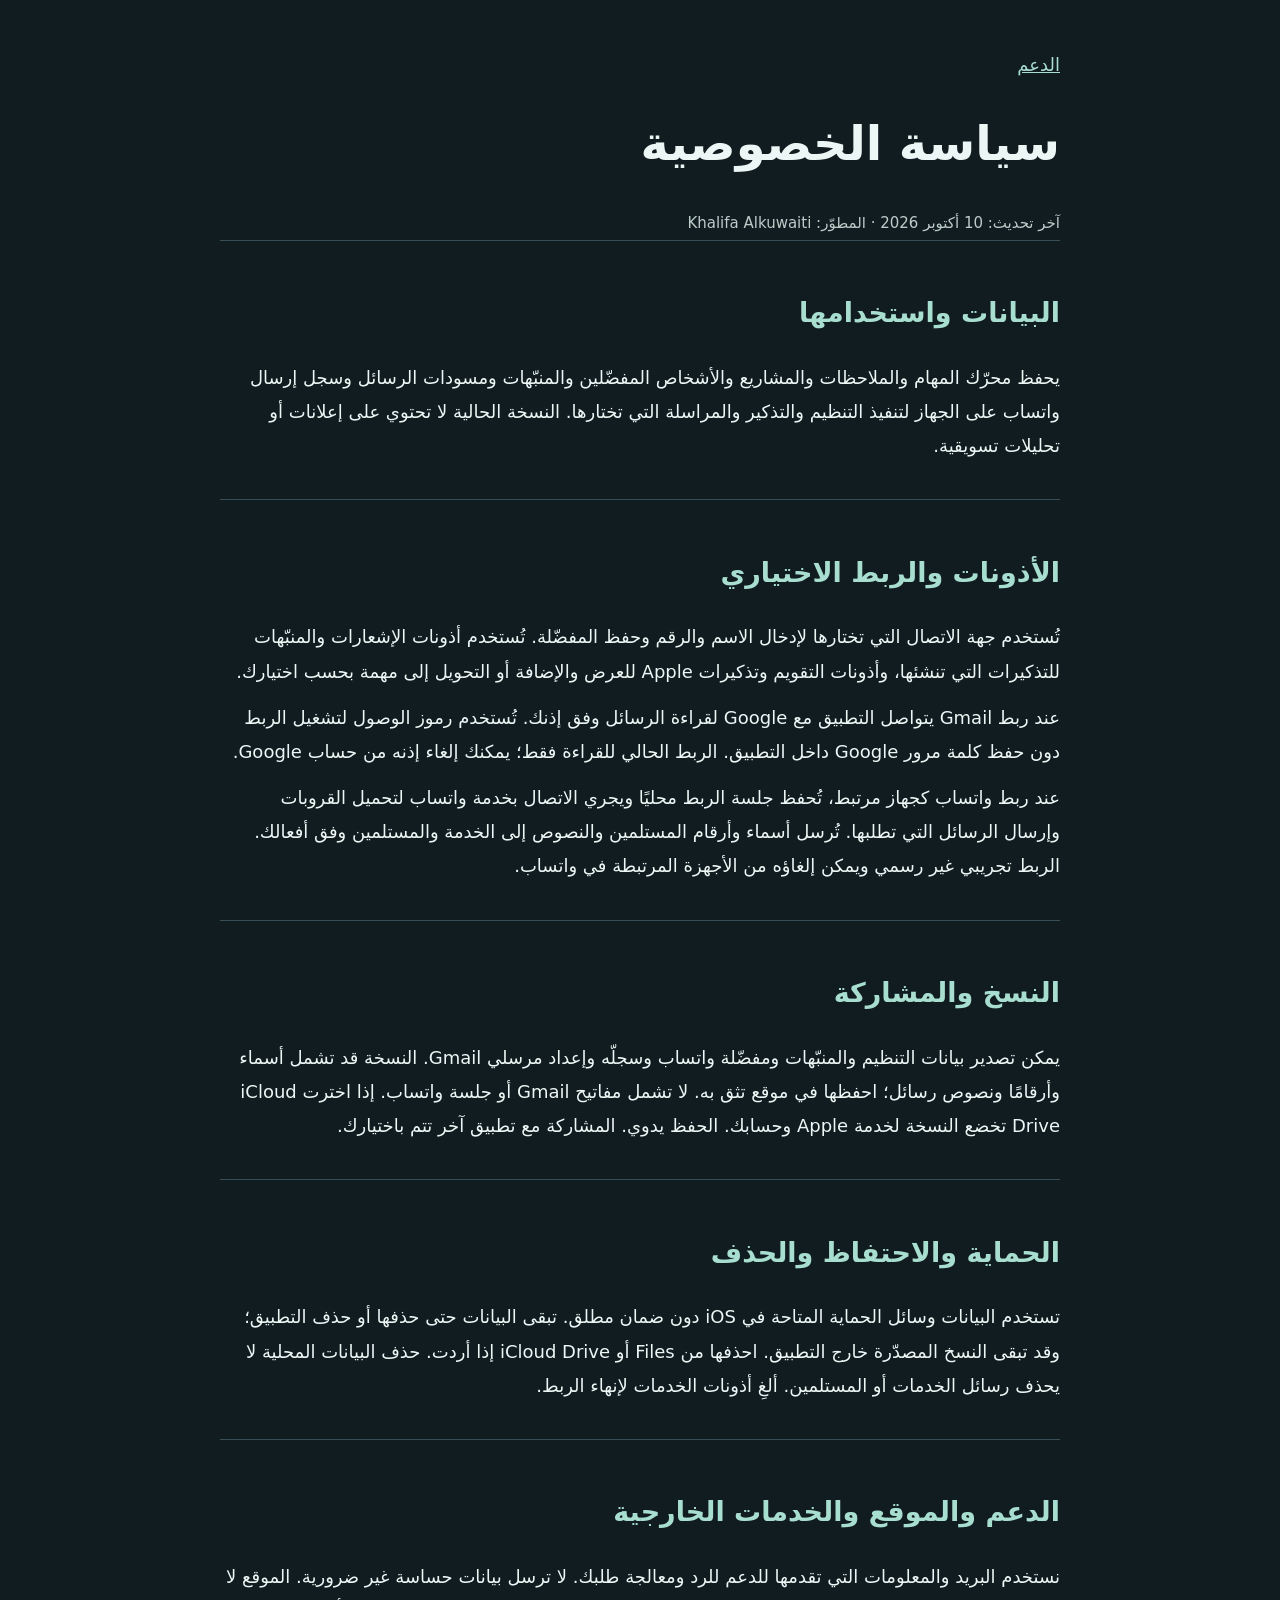
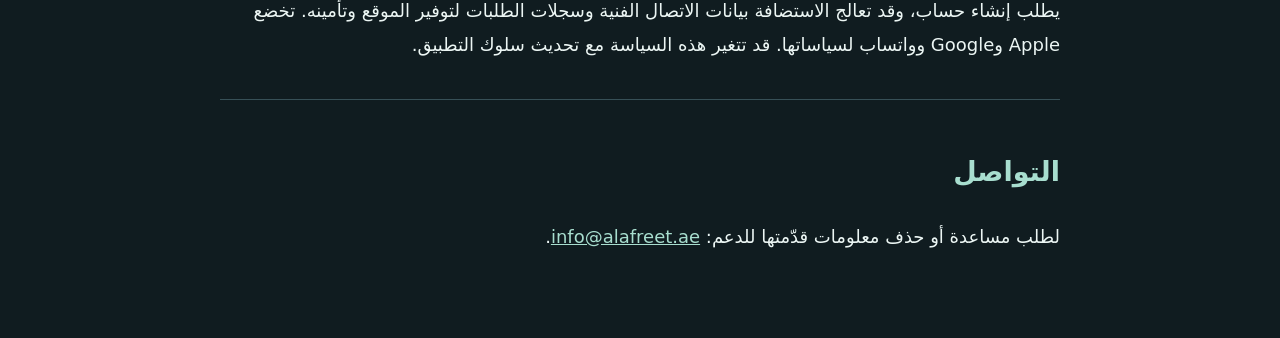
==== privacy.html @ 872cfbc1 "Publish Muharrik support and privacy pages" ====
<!doctype html><html lang="ar" dir="rtl"><meta charset="utf-8"><meta name="viewport" content="width=device-width,initial-scale=1"><title>خصوصية محرّك</title><link rel="stylesheet" href="style.css"><main><a href="index.html">الدعم</a><h1>سياسة الخصوصية</h1><small>آخر تحديث: 10 أكتوبر 2026 · المطوّر: Khalifa Alkuwaiti</small><section><h2>البيانات واستخدامها</h2><p>يحفظ محرّك المهام والملاحظات والمشاريع والأشخاص المفضّلين والمنبّهات ومسودات الرسائل وسجل إرسال واتساب على الجهاز لتنفيذ التنظيم والتذكير والمراسلة التي تختارها. النسخة الحالية لا تحتوي على إعلانات أو تحليلات تسويقية.</p></section><section><h2>الأذونات والربط الاختياري</h2><p>تُستخدم جهة الاتصال التي تختارها لإدخال الاسم والرقم وحفظ المفضّلة. تُستخدم أذونات الإشعارات والمنبّهات للتذكيرات التي تنشئها، وأذونات التقويم وتذكيرات Apple للعرض والإضافة أو التحويل إلى مهمة بحسب اختيارك.</p><p>عند ربط Gmail يتواصل التطبيق مع Google لقراءة الرسائل وفق إذنك. تُستخدم رموز الوصول لتشغيل الربط دون حفظ كلمة مرور Google داخل التطبيق. الربط الحالي للقراءة فقط؛ يمكنك إلغاء إذنه من حساب Google.</p><p>عند ربط واتساب كجهاز مرتبط، تُحفظ جلسة الربط محليًا ويجري الاتصال بخدمة واتساب لتحميل القروبات وإرسال الرسائل التي تطلبها. تُرسل أسماء وأرقام المستلمين والنصوص إلى الخدمة والمستلمين وفق أفعالك. الربط تجريبي غير رسمي ويمكن إلغاؤه من الأجهزة المرتبطة في واتساب.</p></section><section><h2>النسخ والمشاركة</h2><p>يمكن تصدير بيانات التنظيم والمنبّهات ومفضّلة واتساب وسجلّه وإعداد مرسلي Gmail. النسخة قد تشمل أسماء وأرقامًا ونصوص رسائل؛ احفظها في موقع تثق به. لا تشمل مفاتيح Gmail أو جلسة واتساب. إذا اخترت iCloud Drive تخضع النسخة لخدمة Apple وحسابك. الحفظ يدوي. المشاركة مع تطبيق آخر تتم باختيارك.</p></section><section><h2>الحماية والاحتفاظ والحذف</h2><p>تستخدم البيانات وسائل الحماية المتاحة في iOS دون ضمان مطلق. تبقى البيانات حتى حذفها أو حذف التطبيق؛ وقد تبقى النسخ المصدّرة خارج التطبيق. احذفها من Files أو iCloud Drive إذا أردت. حذف البيانات المحلية لا يحذف رسائل الخدمات أو المستلمين. ألغِ أذونات الخدمات لإنهاء الربط.</p></section><section><h2>الدعم والموقع والخدمات الخارجية</h2><p>نستخدم البريد والمعلومات التي تقدمها للدعم للرد ومعالجة طلبك. لا ترسل بيانات حساسة غير ضرورية. الموقع لا يطلب إنشاء حساب، وقد تعالج الاستضافة بيانات الاتصال الفنية وسجلات الطلبات لتوفير الموقع وتأمينه. تخضع Apple وGoogle وواتساب لسياساتها. قد تتغير هذه السياسة مع تحديث سلوك التطبيق.</p></section><section><h2>التواصل</h2><p>لطلب مساعدة أو حذف معلومات قدّمتها للدعم: <a href="mailto:info@alafreet.ae">info@alafreet.ae</a>.</p></section></main></html>
---- style.css ----
body{margin:0;background:#101c20;color:#ecf6f4;font:18px/1.9 system-ui,sans-serif}main{max-width:840px;margin:auto;padding:48px 24px}a,h2{color:#a8decf}header{padding:40px 0}h1{font-size:48px;margin:16px 0}section{border-top:1px solid #375057;padding:24px 0}details{padding:12px 0}small,footer{color:#bdccc9}footer{padding:32px 0}p{margin:12px 0}a:focus,summary:focus{outline:2px solid #a8decf;outline-offset:5px}
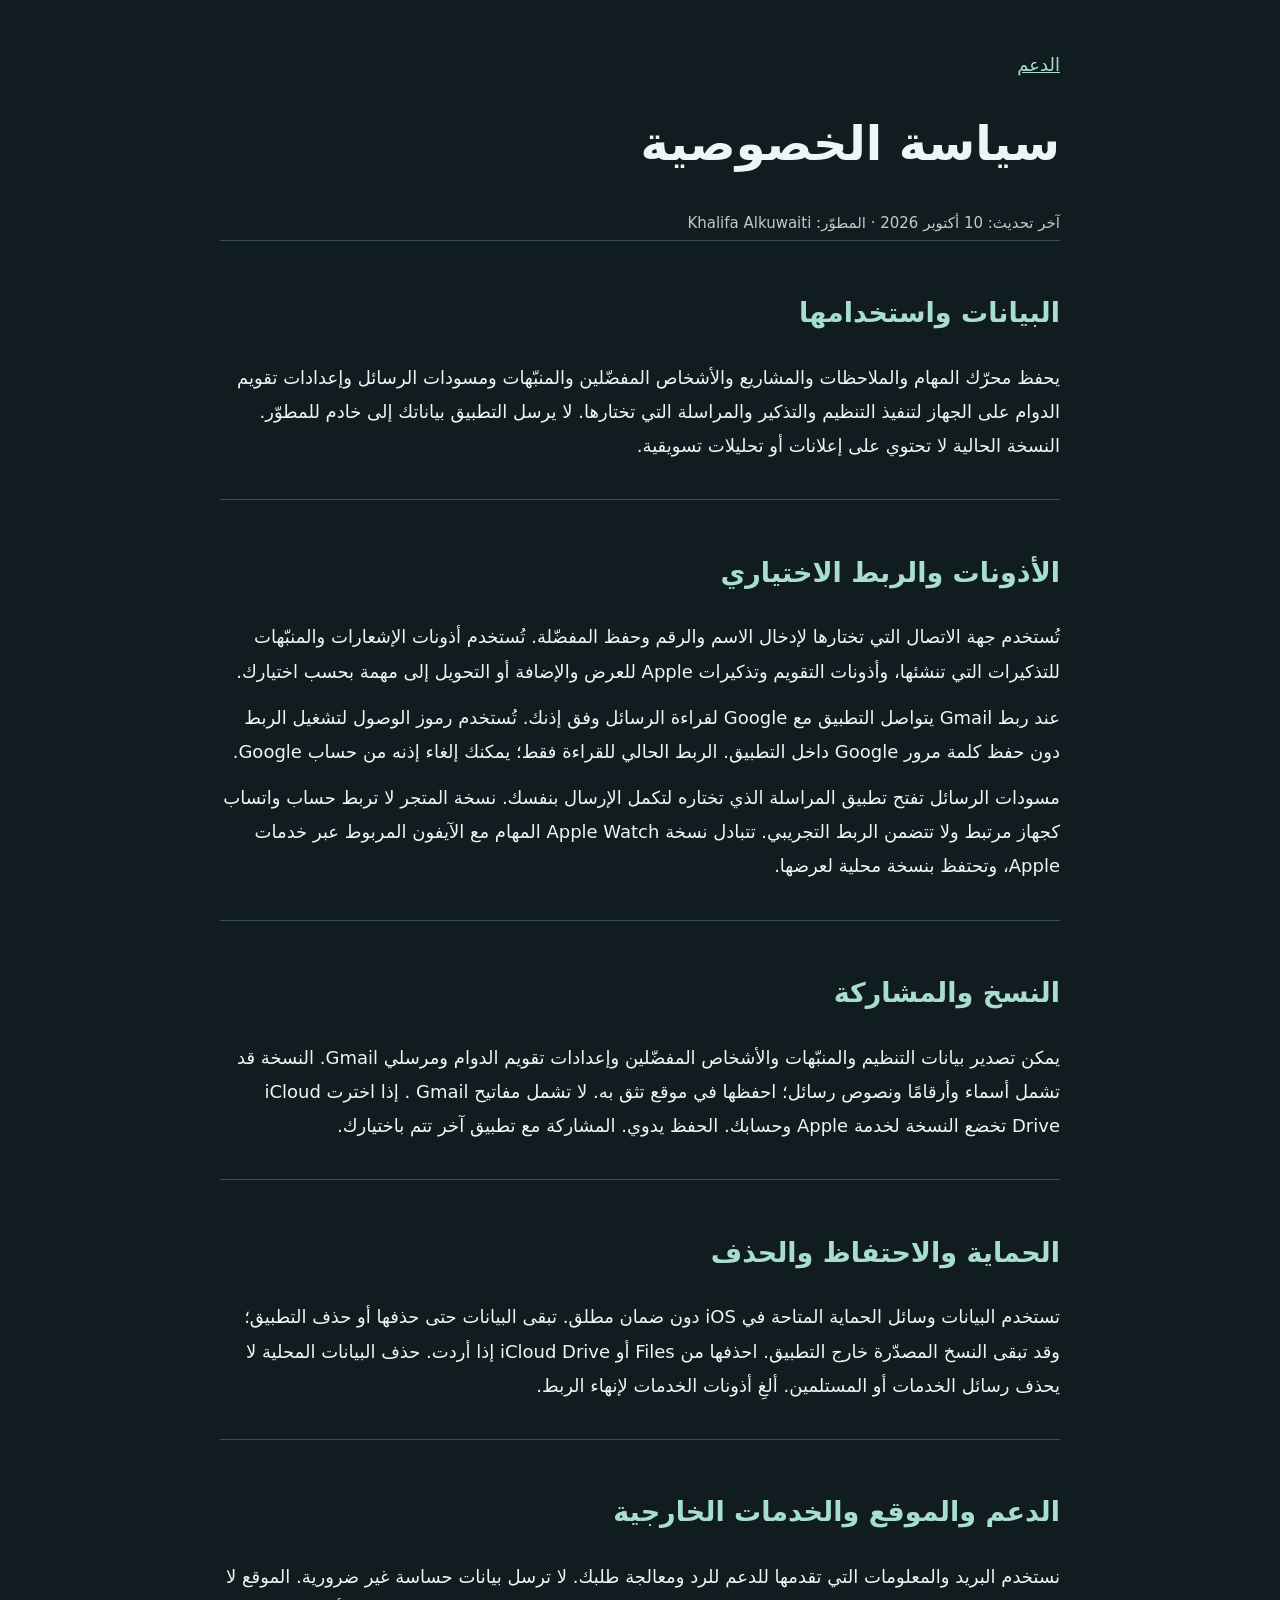
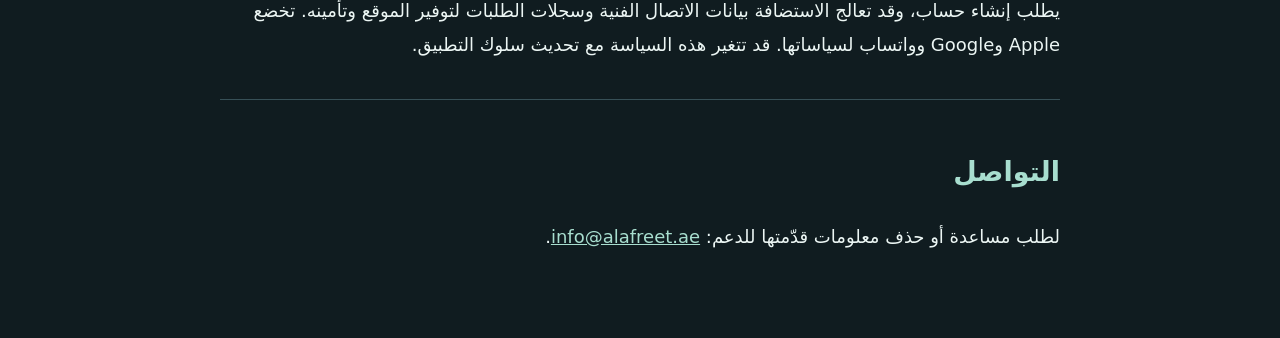
==== commit cc345d12: "Align privacy policy with App Store edition Updated privacy policy to clarify data usage and permiss" ====
--- a/privacy.html
+++ b/privacy.html
@@ -1 +1 @@
-<!doctype html><html lang="ar" dir="rtl"><meta charset="utf-8"><meta name="viewport" content="width=device-width,initial-scale=1"><title>خصوصية محرّك</title><link rel="stylesheet" href="style.css"><main><a href="index.html">الدعم</a><h1>سياسة الخصوصية</h1><small>آخر تحديث: 10 أكتوبر 2026 · المطوّر: Khalifa Alkuwaiti</small><section><h2>البيانات واستخدامها</h2><p>يحفظ محرّك المهام والملاحظات والمشاريع والأشخاص المفضّلين والمنبّهات ومسودات الرسائل وسجل إرسال واتساب على الجهاز لتنفيذ التنظيم والتذكير والمراسلة التي تختارها. النسخة الحالية لا تحتوي على إعلانات أو تحليلات تسويقية.</p></section><section><h2>الأذونات والربط الاختياري</h2><p>تُستخدم جهة الاتصال التي تختارها لإدخال الاسم والرقم وحفظ المفضّلة. تُستخدم أذونات الإشعارات والمنبّهات للتذكيرات التي تنشئها، وأذونات التقويم وتذكيرات Apple للعرض والإضافة أو التحويل إلى مهمة بحسب اختيارك.</p><p>عند ربط Gmail يتواصل التطبيق مع Google لقراءة الرسائل وفق إذنك. تُستخدم رموز الوصول لتشغيل الربط دون حفظ كلمة مرور Google داخل التطبيق. الربط الحالي للقراءة فقط؛ يمكنك إلغاء إذنه من حساب Google.</p><p>عند ربط واتساب كجهاز مرتبط، تُحفظ جلسة الربط محليًا ويجري الاتصال بخدمة واتساب لتحميل القروبات وإرسال الرسائل التي تطلبها. تُرسل أسماء وأرقام المستلمين والنصوص إلى الخدمة والمستلمين وفق أفعالك. الربط تجريبي غير رسمي ويمكن إلغاؤه من الأجهزة المرتبطة في واتساب.</p></section><section><h2>النسخ والمشاركة</h2><p>يمكن تصدير بيانات التنظيم والمنبّهات ومفضّلة واتساب وسجلّه وإعداد مرسلي Gmail. النسخة قد تشمل أسماء وأرقامًا ونصوص رسائل؛ احفظها في موقع تثق به. لا تشمل مفاتيح Gmail أو جلسة واتساب. إذا اخترت iCloud Drive تخضع النسخة لخدمة Apple وحسابك. الحفظ يدوي. المشاركة مع تطبيق آخر تتم باختيارك.</p></section><section><h2>الحماية والاحتفاظ والحذف</h2><p>تستخدم البيانات وسائل الحماية المتاحة في iOS دون ضمان مطلق. تبقى البيانات حتى حذفها أو حذف التطبيق؛ وقد تبقى النسخ المصدّرة خارج التطبيق. احذفها من Files أو iCloud Drive إذا أردت. حذف البيانات المحلية لا يحذف رسائل الخدمات أو المستلمين. ألغِ أذونات الخدمات لإنهاء الربط.</p></section><section><h2>الدعم والموقع والخدمات الخارجية</h2><p>نستخدم البريد والمعلومات التي تقدمها للدعم للرد ومعالجة طلبك. لا ترسل بيانات حساسة غير ضرورية. الموقع لا يطلب إنشاء حساب، وقد تعالج الاستضافة بيانات الاتصال الفنية وسجلات الطلبات لتوفير الموقع وتأمينه. تخضع Apple وGoogle وواتساب لسياساتها. قد تتغير هذه السياسة مع تحديث سلوك التطبيق.</p></section><section><h2>التواصل</h2><p>لطلب مساعدة أو حذف معلومات قدّمتها للدعم: <a href="mailto:info@alafreet.ae">info@alafreet.ae</a>.</p></section></main></html>
+<!doctype html><html lang="ar" dir="rtl"><meta charset="utf-8"><meta name="viewport" content="width=device-width,initial-scale=1"><title>خصوصية محرّك</title><link rel="stylesheet" href="style.css"><main><a href="index.html">الدعم</a><h1>سياسة الخصوصية</h1><small>آخر تحديث: 10 أكتوبر 2026 · المطوّر: Khalifa Alkuwaiti</small><section><h2>البيانات واستخدامها</h2><p>يحفظ محرّك المهام والملاحظات والمشاريع والأشخاص المفضّلين والمنبّهات ومسودات الرسائل وإعدادات تقويم الدوام على الجهاز لتنفيذ التنظيم والتذكير والمراسلة التي تختارها. لا يرسل التطبيق بياناتك إلى خادم للمطوّر. النسخة الحالية لا تحتوي على إعلانات أو تحليلات تسويقية.</p></section><section><h2>الأذونات والربط الاختياري</h2><p>تُستخدم جهة الاتصال التي تختارها لإدخال الاسم والرقم وحفظ المفضّلة. تُستخدم أذونات الإشعارات والمنبّهات للتذكيرات التي تنشئها، وأذونات التقويم وتذكيرات Apple للعرض والإضافة أو التحويل إلى مهمة بحسب اختيارك.</p><p>عند ربط Gmail يتواصل التطبيق مع Google لقراءة الرسائل وفق إذنك. تُستخدم رموز الوصول لتشغيل الربط دون حفظ كلمة مرور Google داخل التطبيق. الربط الحالي للقراءة فقط؛ يمكنك إلغاء إذنه من حساب Google.</p><p>مسودات الرسائل تفتح تطبيق المراسلة الذي تختاره لتكمل الإرسال بنفسك. نسخة المتجر لا تربط حساب واتساب كجهاز مرتبط ولا تتضمن الربط التجريبي. تتبادل نسخة Apple Watch المهام مع الآيفون المربوط عبر خدمات Apple، وتحتفظ بنسخة محلية لعرضها.</p></section><section><h2>النسخ والمشاركة</h2><p>يمكن تصدير بيانات التنظيم والمنبّهات والأشخاص المفضّلين وإعدادات تقويم الدوام ومرسلي Gmail. النسخة قد تشمل أسماء وأرقامًا ونصوص رسائل؛ احفظها في موقع تثق به. لا تشمل مفاتيح Gmail . إذا اخترت iCloud Drive تخضع النسخة لخدمة Apple وحسابك. الحفظ يدوي. المشاركة مع تطبيق آخر تتم باختيارك.</p></section><section><h2>الحماية والاحتفاظ والحذف</h2><p>تستخدم البيانات وسائل الحماية المتاحة في iOS دون ضمان مطلق. تبقى البيانات حتى حذفها أو حذف التطبيق؛ وقد تبقى النسخ المصدّرة خارج التطبيق. احذفها من Files أو iCloud Drive إذا أردت. حذف البيانات المحلية لا يحذف رسائل الخدمات أو المستلمين. ألغِ أذونات الخدمات لإنهاء الربط.</p></section><section><h2>الدعم والموقع والخدمات الخارجية</h2><p>نستخدم البريد والمعلومات التي تقدمها للدعم للرد ومعالجة طلبك. لا ترسل بيانات حساسة غير ضرورية. الموقع لا يطلب إنشاء حساب، وقد تعالج الاستضافة بيانات الاتصال الفنية وسجلات الطلبات لتوفير الموقع وتأمينه. تخضع Apple وGoogle وواتساب لسياساتها. قد تتغير هذه السياسة مع تحديث سلوك التطبيق.</p></section><section><h2>التواصل</h2><p>لطلب مساعدة أو حذف معلومات قدّمتها للدعم: <a href="mailto:info@alafreet.ae">info@alafreet.ae</a>.</p></section></main></html>
